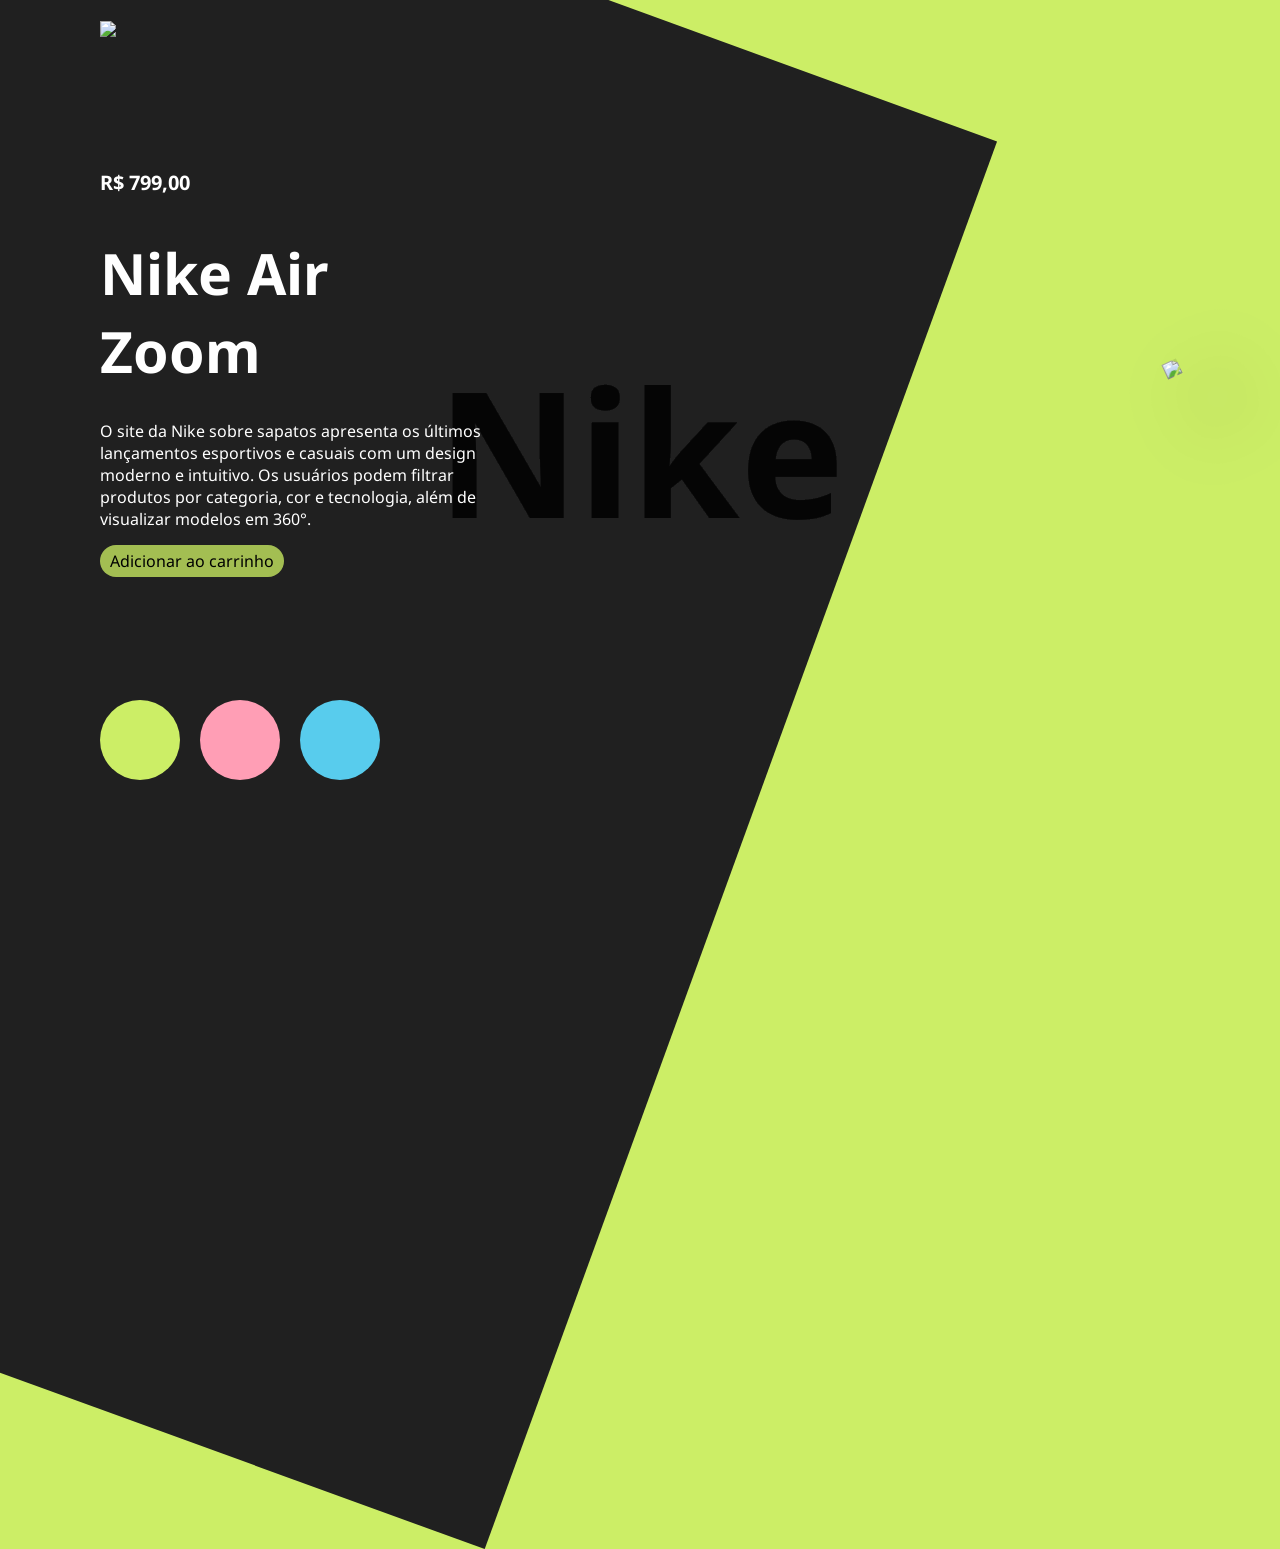
==== index.html @ ca8d3226 "Add files via upload" ====
<!DOCTYPE html>
<html lang="pt-br">

<head>
    <meta charset="UTF-8">
    <meta name="viewport" content="width=device-width, initial-scale=1.0">
    <link rel="stylesheet" href="styles.css">
    <link rel="preconnect" href="https://fonts.googleapis.com">
    <link rel="preconnect" href="https://fonts.gstatic.com" crossorigin>
    <link href="https://fonts.googleapis.com/css2?family=Noto+Sans:ital,wght@0,100..900;1,100..900&display=swap"
        rel="stylesheet">
    <title>Document</title>
</head>

<body>
    <img src="img/logo.png" class="logo">

    <div class="caixa-principal">
        <div class="caixa-texto">
            <h4>R$ 799,00</h4>

            <h1>Nike Air Zoom</h1>

            <p>
                O site da Nike sobre sapatos apresenta os últimos lançamentos esportivos e casuais com um design moderno
                e intuitivo. Os usuários podem filtrar produtos por categoria,
                cor e tecnologia, além de visualizar modelos em 360°.
            </p>

            <a class="botao-carrinho">
                Adicionar ao carrinho
            </a>
        </div>

        <div class="caixa-imagem">
            <img src="img/nike1.png" class="imagem-tenis">
        </div>
    </div>

    <div class="caixa-botoes">
        <div onclick="mudarVisual('#ccee66', 'img/nike1.png')" class="botoes verde"></div>
        <div onclick="mudarVisual('#ff9eb5', 'img/nike3.png')" class="botoes rosa"></div>
        <div onclick="mudarVisual('#58cced', 'img/nike2.png')" class="botoes azul"></div>
    </div>

</body>
<script src="scripts.js"></script>

</html>
---- styles.css ----
body {
    margin: 0;
    padding: 0;
    background-color: #ccee66;
    color: white;
    padding: 20px 100px;
    height: 90vh;
    font-family: "Noto Sans", sans-serif;

    overflow: hidden;
}

body::before {
    content: '';
    background: #202020;
    position: absolute;
    top: 0;
    left: -600px;
    transform: rotate(-70deg);
    width: 117%;
    height: 140%;
    z-index: -1;
}

body ::after{
    content: 'Nike';
    position: absolute;
    top: 50%;
    left: 50%;
    transform: translate(-50%, -50%);
    color: black;
    font-size: 175px;
    font-weight: bold;
    z-index: -1; /* Para não cobrir o texto ou imagem */
    opacity: 0.1;
}

.logo {
    width: 50px;
}

h4 {
    font-size: 20px;
    margin-top: 50px; /* Adiciona 20px de margem acima */
}

h1 {
    font-size: 57px;
    margin-bottom: -50px; /* Adiciona 20px de margem abaixo */
}

p {
    font-size: 16px;
    margin-bottom: 20px;;
    margin-top: 80px; /* Ajuste negativo para subir o parágrafo */
}

.botao-carrinho {
    background: #a3be52;
    padding: 5px 10px;
    border-radius: 20px;
    font-size: 16px;
    color: black;
    cursor: pointer;
    transition: 0.5s;
    border: none;
}

.botao-carrinho:hover {
    opacity: 0.7;
}

.imagem-tenis {
    width: 580px;
    transform: rotate(-25deg);
    margin-bottom: -25px; /* Adiciona 20px de margem abaixo */
    position: relative; /* Torna o z-index funcional */
    z-index: 2; /* Maior que o texto "Nike" */
    filter: drop-shadow(30px 45px 40px #161616);
    transition: 1s;
}

.troca-efeito {
    opacity: 0;
    transform: rotate(-25deg) translateY(-30px);
}

.caixa-principal {
    display: flex;
    justify-content: space-between;
    align-items: center;
    height: 75%;
    margin-top: 20px
    position: relative;
    z-index: 1; /* Para garantir que o texto e a imagem fiquem acima do fundo */
}

.caixa-texto {
    max-width: 400px;
    z-index: 1;
}

.caixa-botoes {
    display: flex;
    margin-top: 50px;
    gap: 20px;
}

.botoes {
    width: 80px;
    height: 80px;
    border-radius: 50%;
    cursor: pointer;
}

.botoes:active {
    opacity: 0.6;
}

.verde {
    background: #ccee66;
}

.azul {
    background: #58cced;
}

.rosa {
    background: #ff9eb5;
}
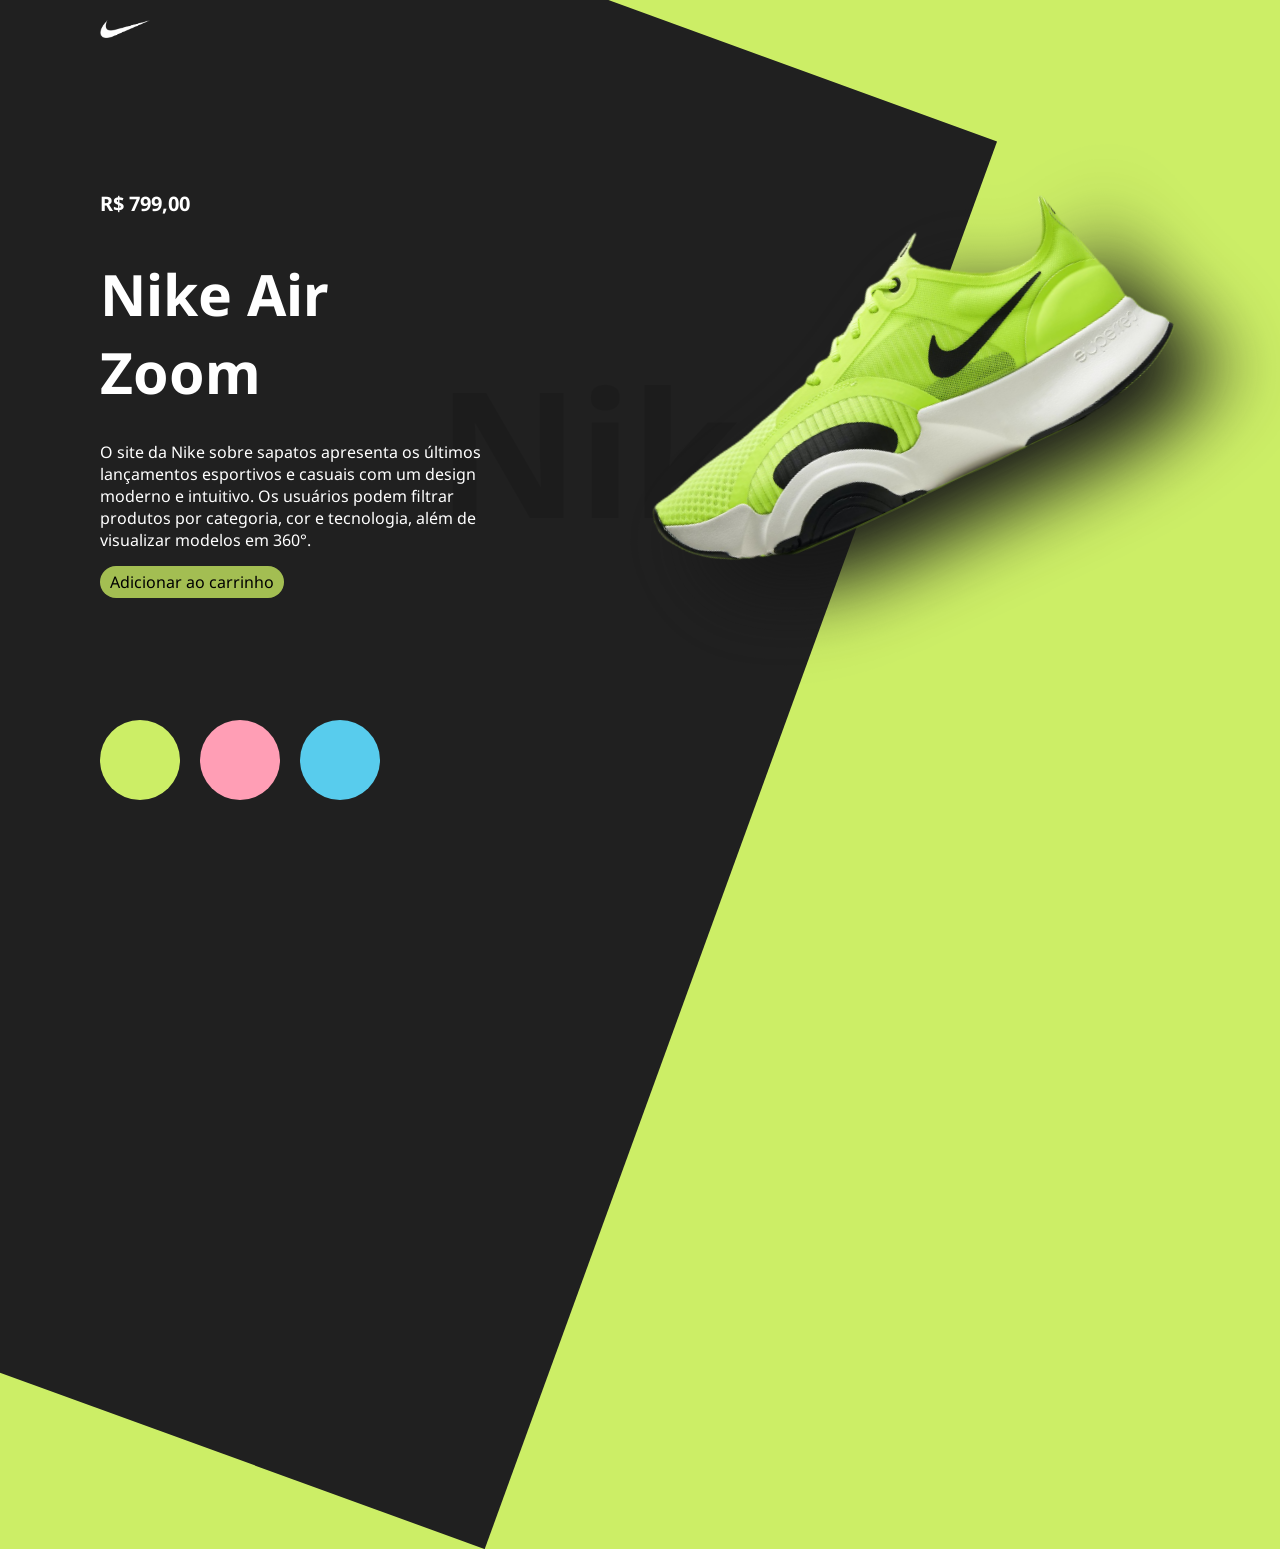
==== commit 42f94c30: "Primeiro commit" ====
--- a/index.html
+++ b/index.html
@@ -1,49 +1,49 @@
-<!DOCTYPE html>
-<html lang="pt-br">
-
-<head>
-    <meta charset="UTF-8">
-    <meta name="viewport" content="width=device-width, initial-scale=1.0">
-    <link rel="stylesheet" href="styles.css">
-    <link rel="preconnect" href="https://fonts.googleapis.com">
-    <link rel="preconnect" href="https://fonts.gstatic.com" crossorigin>
-    <link href="https://fonts.googleapis.com/css2?family=Noto+Sans:ital,wght@0,100..900;1,100..900&display=swap"
-        rel="stylesheet">
-    <title>Document</title>
-</head>
-
-<body>
-    <img src="img/logo.png" class="logo">
-
-    <div class="caixa-principal">
-        <div class="caixa-texto">
-            <h4>R$ 799,00</h4>
-
-            <h1>Nike Air Zoom</h1>
-
-            <p>
-                O site da Nike sobre sapatos apresenta os últimos lançamentos esportivos e casuais com um design moderno
-                e intuitivo. Os usuários podem filtrar produtos por categoria,
-                cor e tecnologia, além de visualizar modelos em 360°.
-            </p>
-
-            <a class="botao-carrinho">
-                Adicionar ao carrinho
-            </a>
-        </div>
-
-        <div class="caixa-imagem">
-            <img src="img/nike1.png" class="imagem-tenis">
-        </div>
-    </div>
-
-    <div class="caixa-botoes">
-        <div onclick="mudarVisual('#ccee66', 'img/nike1.png')" class="botoes verde"></div>
-        <div onclick="mudarVisual('#ff9eb5', 'img/nike3.png')" class="botoes rosa"></div>
-        <div onclick="mudarVisual('#58cced', 'img/nike2.png')" class="botoes azul"></div>
-    </div>
-
-</body>
-<script src="scripts.js"></script>
-
+<!DOCTYPE html>
+<html lang="pt-br">
+
+<head>
+    <meta charset="UTF-8">
+    <meta name="viewport" content="width=device-width, initial-scale=1.0">
+    <link rel="stylesheet" href="styles.css">
+    <link rel="preconnect" href="https://fonts.googleapis.com">
+    <link rel="preconnect" href="https://fonts.gstatic.com" crossorigin>
+    <link href="https://fonts.googleapis.com/css2?family=Noto+Sans:ital,wght@0,100..900;1,100..900&display=swap"
+        rel="stylesheet">
+    <title>Document</title>
+</head>
+
+<body>
+    <img src="img/logo.png" class="logo">
+
+    <div class="caixa-principal">
+        <div class="caixa-texto">
+            <h4>R$ 799,00</h4>
+
+            <h1>Nike Air Zoom</h1>
+
+            <p>
+                O site da Nike sobre sapatos apresenta os últimos lançamentos esportivos e casuais com um design moderno
+                e intuitivo. Os usuários podem filtrar produtos por categoria,
+                cor e tecnologia, além de visualizar modelos em 360°.
+            </p>
+
+            <a class="botao-carrinho">
+                Adicionar ao carrinho
+            </a>
+        </div>
+
+        <div class="caixa-imagem">
+            <img src="img/nike1.png" class="imagem-tenis">
+        </div>
+    </div>
+
+    <div class="caixa-botoes">
+        <div onclick="mudarVisual('#ccee66', 'img/nike1.png')" class="botoes verde"></div>
+        <div onclick="mudarVisual('#ff9eb5', 'img/nike3.png')" class="botoes rosa"></div>
+        <div onclick="mudarVisual('#58cced', 'img/nike2.png')" class="botoes azul"></div>
+    </div>
+
+</body>
+<script src="scripts.js"></script>
+
 </html>
--- a/styles.css
+++ b/styles.css
@@ -1,130 +1,265 @@
-body {
-    margin: 0;
-    padding: 0;
-    background-color: #ccee66;
-    color: white;
-    padding: 20px 100px;
-    height: 90vh;
-    font-family: "Noto Sans", sans-serif;
-
-    overflow: hidden;
-}
-
-body::before {
-    content: '';
-    background: #202020;
-    position: absolute;
-    top: 0;
-    left: -600px;
-    transform: rotate(-70deg);
-    width: 117%;
-    height: 140%;
-    z-index: -1;
-}
-
-body ::after{
-    content: 'Nike';
-    position: absolute;
-    top: 50%;
-    left: 50%;
-    transform: translate(-50%, -50%);
-    color: black;
-    font-size: 175px;
-    font-weight: bold;
-    z-index: -1; /* Para não cobrir o texto ou imagem */
-    opacity: 0.1;
-}
-
-.logo {
-    width: 50px;
-}
-
-h4 {
-    font-size: 20px;
-    margin-top: 50px; /* Adiciona 20px de margem acima */
-}
-
-h1 {
-    font-size: 57px;
-    margin-bottom: -50px; /* Adiciona 20px de margem abaixo */
-}
-
-p {
-    font-size: 16px;
-    margin-bottom: 20px;;
-    margin-top: 80px; /* Ajuste negativo para subir o parágrafo */
-}
-
-.botao-carrinho {
-    background: #a3be52;
-    padding: 5px 10px;
-    border-radius: 20px;
-    font-size: 16px;
-    color: black;
-    cursor: pointer;
-    transition: 0.5s;
-    border: none;
-}
-
-.botao-carrinho:hover {
-    opacity: 0.7;
-}
-
-.imagem-tenis {
-    width: 580px;
-    transform: rotate(-25deg);
-    margin-bottom: -25px; /* Adiciona 20px de margem abaixo */
-    position: relative; /* Torna o z-index funcional */
-    z-index: 2; /* Maior que o texto "Nike" */
-    filter: drop-shadow(30px 45px 40px #161616);
-    transition: 1s;
-}
-
-.troca-efeito {
-    opacity: 0;
-    transform: rotate(-25deg) translateY(-30px);
-}
-
-.caixa-principal {
-    display: flex;
-    justify-content: space-between;
-    align-items: center;
-    height: 75%;
-    margin-top: 20px
-    position: relative;
-    z-index: 1; /* Para garantir que o texto e a imagem fiquem acima do fundo */
-}
-
-.caixa-texto {
-    max-width: 400px;
-    z-index: 1;
-}
-
-.caixa-botoes {
-    display: flex;
-    margin-top: 50px;
-    gap: 20px;
-}
-
-.botoes {
-    width: 80px;
-    height: 80px;
-    border-radius: 50%;
-    cursor: pointer;
-}
-
-.botoes:active {
-    opacity: 0.6;
-}
-
-.verde {
-    background: #ccee66;
-}
-
-.azul {
-    background: #58cced;
-}
-
-.rosa {
-    background: #ff9eb5;
-}+/* Corpo da página */
+body {
+    margin: 0;
+    padding: 0;
+    background-color: #ccee66;
+    color: white;
+    padding: 20px 100px;
+    height: 90vh;
+    font-family: "Noto Sans", sans-serif;
+    overflow: hidden;
+    transition: background-color 0.5s ease;
+}
+
+body::before {
+    content: '';
+    background: #202020;
+    position: absolute;
+    top: 0;
+    left: -600px;
+    transform: rotate(-70deg);
+    width: 117%;
+    height: 140%;
+    z-index: -1;
+}
+
+body::after {
+    content: 'Nike';
+    position: absolute;
+    top: 50%;
+    left: 50%;
+    transform: translate(-50%, -50%);
+    color: black;
+    font-size: 175px;
+    font-weight: bold;
+    z-index: -1; /* Para não cobrir o texto ou imagem */
+    opacity: 0.1;
+}
+
+@media (max-width: 768px) {
+    body::after {
+        font-size: 120px; /* Ajuste o tamanho para telas menores */
+    }
+}
+
+/* Logo */
+.logo {
+    width: 50px;
+}
+
+/* Títulos e parágrafos */
+h4 {
+    font-size: 20px;
+    margin-top: 50px; /* Adiciona 20px de margem acima */
+}
+
+h1 {
+    font-size: 57px;
+    margin-bottom: -50px; /* Adiciona 20px de margem abaixo */
+}
+
+p {
+    font-size: 16px;
+    margin-bottom: 20px;
+    margin-top: 80px; /* Ajuste negativo para subir o parágrafo */
+}
+
+/* Botão "Adicionar ao Carrinho" */
+.botao-carrinho {
+    background: #a3be52;
+    padding: 5px 10px;
+    border-radius: 20px;
+    font-size: 16px;
+    color: black;
+    cursor: pointer;
+    transition: 0.5s ease, background-color 0.5s ease;
+    border: none;
+}
+
+.botao-carrinho:hover {
+    opacity: 0.7;
+}
+
+.botao-carrinho.verde {
+    background: #ccee66; /* Cor para a opção verde */
+}
+
+.botao-carrinho.azul {
+    background: #58cced; /* Cor para a opção azul */
+}
+
+.botao-carrinho.rosa {
+    background: #ff9eb5; /* Cor para a opção rosa */
+}
+
+/* Imagem do tênis */
+.imagem-tenis {
+    width: 580px;
+    transform: rotate(-25deg);
+    margin-bottom: -25px; /* Adiciona 20px de margem abaixo */
+    position: relative; /* Torna o z-index funcional */
+    z-index: 2; /* Maior que o texto "Nike" */
+    filter: drop-shadow(30px 45px 40px #161616);
+    transition: transform 0.5s ease, filter 0.5s ease;
+}
+
+.troca-efeito {
+    opacity: 0;
+    transform: rotate(-25deg) translateY(-30px);
+}
+
+/* Caixa principal */
+.caixa-principal {
+    display: flex;
+    justify-content: space-between;
+    align-items: center;
+    height: 75%;
+    margin-top: 20px;
+    position: relative;
+    z-index: 1; /* Para garantir que o texto e a imagem fiquem acima do fundo */
+}
+
+/* Caixa de texto */
+.caixa-texto {
+    max-width: 400px;
+    z-index: 1;
+}
+
+/* Caixa de botões */
+.caixa-botoes {
+    display: flex;
+    margin-top: 50px;
+    gap: 20px;
+}
+
+/* Estilo para os botões de cor */
+.botoes {
+    width: 80px;
+    height: 80px;
+    border-radius: 50%;
+    cursor: pointer;
+}
+
+/* Para dispositivos de tamanho médio, como tablets */
+@media (max-width: 1024px) {
+    body {
+        padding: 20px 50px;
+    }
+
+    .logo {
+        width: 40px;
+    }
+
+    h1 {
+        font-size: 48px;
+    }
+
+    .caixa-principal {
+        flex-direction: column;
+        align-items: center;
+    }
+
+    .caixa-texto {
+        text-align: center;
+        max-width: 90%;
+        margin-bottom: 20px;
+    }
+
+    .caixa-imagem {
+        display: flex;
+        justify-content: center;
+    }
+
+    .imagem-tenis {
+        max-width: 100%;
+        width: 100%;
+        margin-bottom: 20px;
+    }
+
+    .caixa-botoes {
+        justify-content: center;
+        gap: 15px;
+    }
+
+    .botoes {
+        width: 60px;
+        height: 60px;
+    }
+}
+
+/* Para celulares */
+@media (max-width: 768px) {
+    body {
+        padding: 20px 30px;
+    }
+
+    .logo {
+        width: 35px;
+    }
+
+    h1 {
+        font-size: 36px;
+    }
+
+    h4 {
+        font-size: 18px;
+    }
+
+    p {
+        font-size: 14px;
+        margin-top: 50px;
+    }
+
+    .caixa-principal {
+        flex-direction: column;
+        align-items: center;
+    }
+
+    .caixa-texto {
+        text-align: center;
+        max-width: 90%;
+        margin-bottom: 20px;
+    }
+
+    .caixa-imagem {
+        display: flex;
+        justify-content: center;
+    }
+
+    .imagem-tenis {
+        width: 80%;
+        margin-bottom: 20px;
+    }
+
+    .caixa-botoes {
+        display: flex;
+        margin-top: 50px;
+        gap: 10px;
+    }
+
+    .botoes {
+        width: 60px;
+        height: 60px;
+    }
+
+    .botao-carrinho {
+        font-size: 14px;
+        padding: 8px 15px;
+    }
+}
+
+.botoes:active {
+    opacity: 0.6;
+}
+
+.verde {
+    background: #ccee66;
+}
+
+.azul {
+    background: #58cced;
+}
+
+.rosa {
+    background: #ff9eb5;
+}
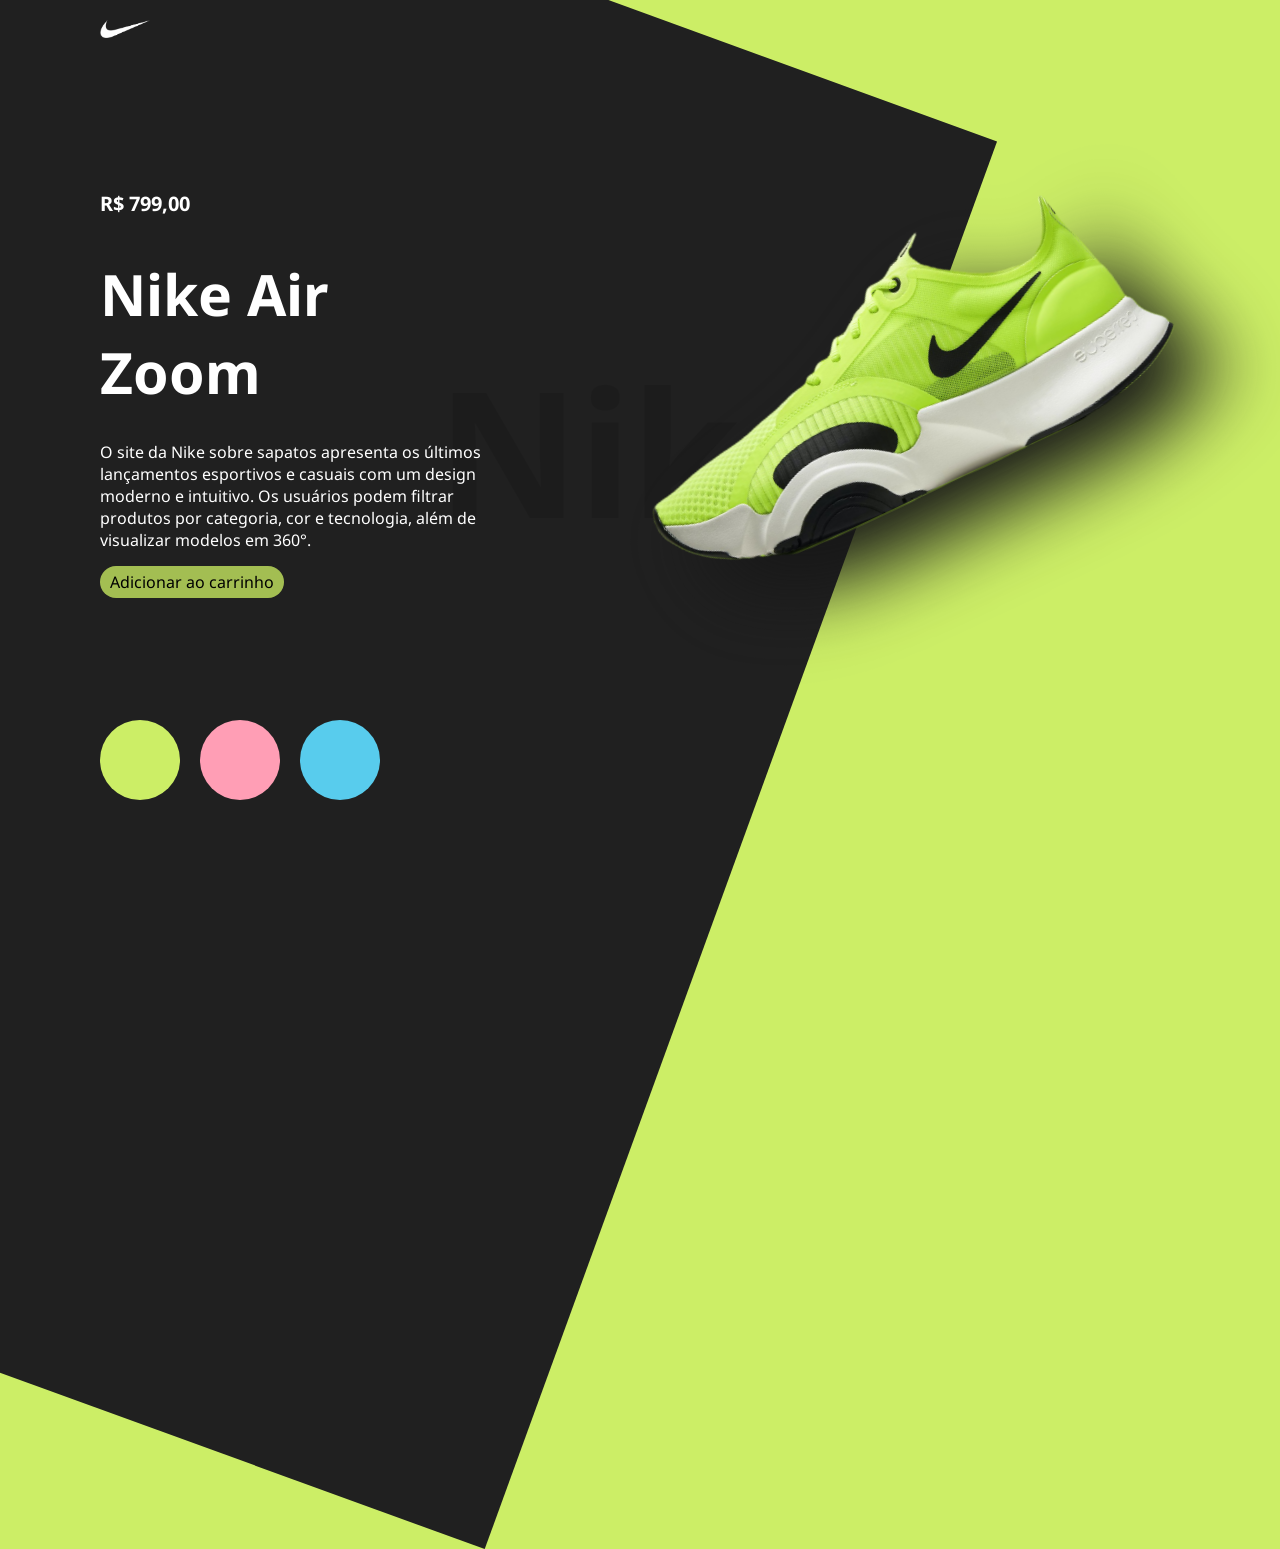
==== commit 4f207215: "Update index.html" ====
--- a/index.html
+++ b/index.html
@@ -1,49 +1,49 @@
-<!DOCTYPE html>
-<html lang="pt-br">
-
-<head>
-    <meta charset="UTF-8">
-    <meta name="viewport" content="width=device-width, initial-scale=1.0">
-    <link rel="stylesheet" href="styles.css">
-    <link rel="preconnect" href="https://fonts.googleapis.com">
-    <link rel="preconnect" href="https://fonts.gstatic.com" crossorigin>
-    <link href="https://fonts.googleapis.com/css2?family=Noto+Sans:ital,wght@0,100..900;1,100..900&display=swap"
-        rel="stylesheet">
-    <title>Document</title>
-</head>
-
-<body>
-    <img src="img/logo.png" class="logo">
-
-    <div class="caixa-principal">
-        <div class="caixa-texto">
-            <h4>R$ 799,00</h4>
-
-            <h1>Nike Air Zoom</h1>
-
-            <p>
-                O site da Nike sobre sapatos apresenta os últimos lançamentos esportivos e casuais com um design moderno
-                e intuitivo. Os usuários podem filtrar produtos por categoria,
-                cor e tecnologia, além de visualizar modelos em 360°.
-            </p>
-
-            <a class="botao-carrinho">
-                Adicionar ao carrinho
-            </a>
-        </div>
-
-        <div class="caixa-imagem">
-            <img src="img/nike1.png" class="imagem-tenis">
-        </div>
-    </div>
-
-    <div class="caixa-botoes">
-        <div onclick="mudarVisual('#ccee66', 'img/nike1.png')" class="botoes verde"></div>
-        <div onclick="mudarVisual('#ff9eb5', 'img/nike3.png')" class="botoes rosa"></div>
-        <div onclick="mudarVisual('#58cced', 'img/nike2.png')" class="botoes azul"></div>
-    </div>
-
-</body>
-<script src="scripts.js"></script>
-
-</html>+<!DOCTYPE html>
+<html lang="pt-br">
+
+<head>
+    <meta charset="UTF-8">
+    <meta name="viewport" content="width=device-width, initial-scale=1.0">
+    <link rel="stylesheet" href="styles.css">
+    <link rel="preconnect" href="https://fonts.googleapis.com">
+    <link rel="preconnect" href="https://fonts.gstatic.com" crossorigin>
+    <link href="https://fonts.googleapis.com/css2?family=Noto+Sans:ital,wght@0,100..900;1,100..900&display=swap"
+        rel="stylesheet">
+    <title>Document</title>
+</head>
+
+<body>
+    <img src="img/logo.png" class="logo">
+
+    <div class="caixa-principal">
+        <div class="caixa-texto">
+            <h4>R$ 799,00</h4>
+
+            <h1>Nike Air Zoom</h1>
+
+            <p>
+                O site da Nike sobre sapatos apresenta os últimos lançamentos esportivos e casuais com um design moderno
+                e intuitivo. Os usuários podem filtrar produtos por categoria,
+                cor e tecnologia, além de visualizar modelos em 360°.
+            </p>
+
+            <a class="botao-carrinho">
+                Adicionar ao carrinho
+            </a>
+        </div>
+
+        <div class="caixa-imagem">
+            <img src="img/nike1.png" class="imagem-tenis">
+        </div>
+    </div>
+
+    <div class="caixa-botoes">
+        <div onclick="mudarVisual('#ccee66', 'img/nike1.png')" class="botoes verde"></div>
+        <div onclick="mudarVisual('#ff9eb5', 'img/nike3.png')" class="botoes rosa"></div>
+        <div onclick="mudarVisual('#58cced', 'img/nike2.png')" class="botoes azul"></div>
+    </div>
+
+</body>
+<script src="scripts.js"></script>
+
+</html>
